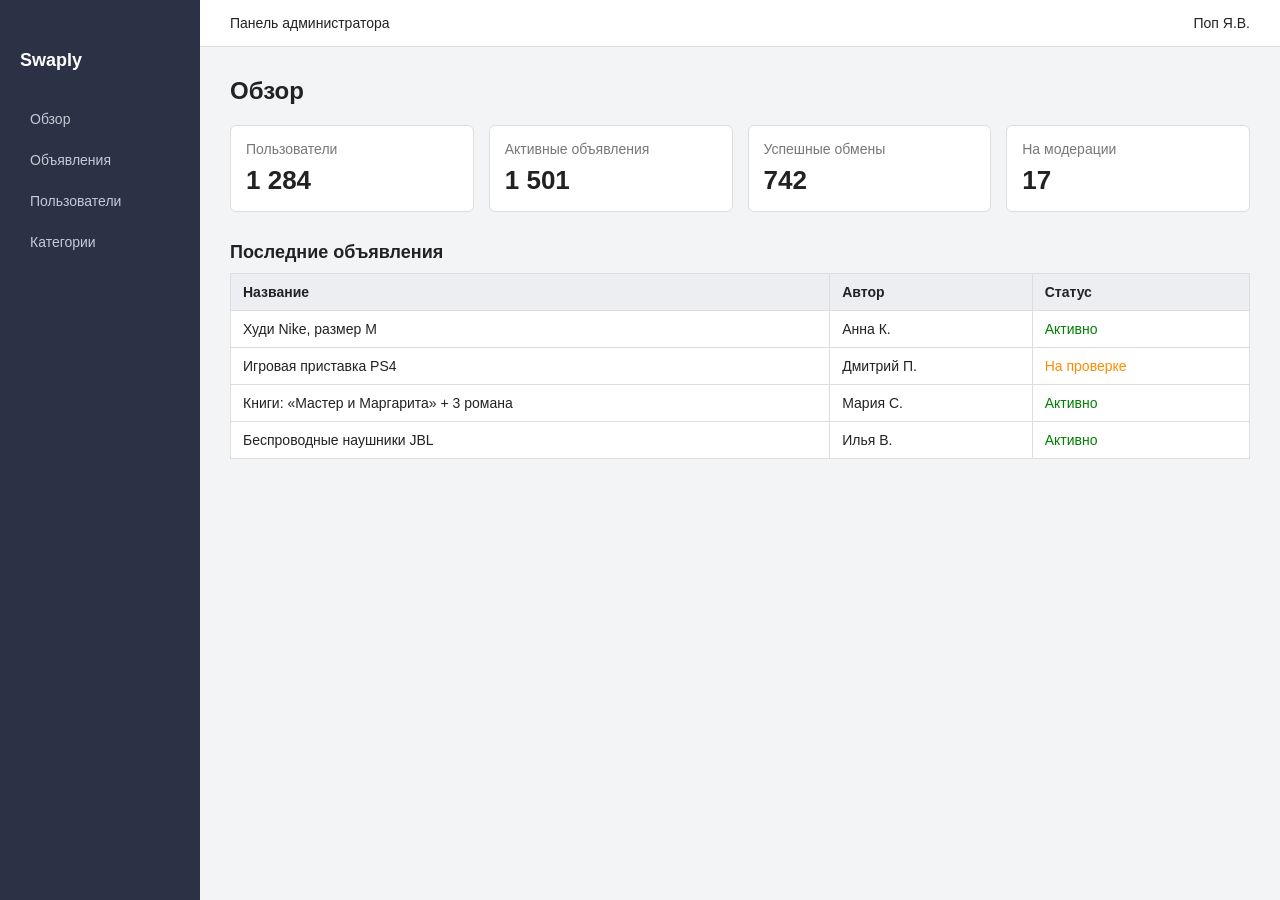
==== index.html @ 109d74ca "Initial commit" ====
<!DOCTYPE html>
<html lang="ru">
<head>
  <meta charset="UTF-8">
  <title>Swaply Admin</title>
  <link rel="stylesheet" href="style.css">
</head>
<body>

  <div class="sidebar">
    <h2 class="logo">Swaply</h2>
    <ul class="menu">
      <li><a href="#dashboard">Обзор</a></li>
      <li><a href="#listings">Объявления</a></li>
      <li><a href="#users">Пользователи</a></li>
      <li><a href="#categories">Категории</a></li>
    </ul>
  </div>

  <div class="main">

    <div class="header">
      <span>Панель администратора</span>
      <span>Поп Я.В.</span>
    </div>

    <!-- Обзор -->
    <div class="page" id="dashboard">
      <h1>Обзор</h1>

      <div class="stats">
        <div class="box">
          <p>Пользователи</p>
          <b>1 284</b>
        </div>
        <div class="box">
          <p>Активные объявления</p>
          <b>1 501</b>
        </div>
        <div class="box">
          <p>Успешные обмены</p>
          <b>742</b>
        </div>
        <div class="box">
          <p>На модерации</p>
          <b>17</b>
        </div>
      </div>

      <h2>Последние объявления</h2>
      <table>
        <tr>
          <th>Название</th>
          <th>Автор</th>
          <th>Статус</th>
        </tr>
        <tr>
          <td>Худи Nike, размер M</td>
          <td>Анна К.</td>
          <td class="active">Активно</td>
        </tr>
        <tr>
          <td>Игровая приставка PS4</td>
          <td>Дмитрий П.</td>
          <td class="review">На проверке</td>
        </tr>
        <tr>
          <td>Книги: «Мастер и Маргарита» + 3 романа</td>
          <td>Мария С.</td>
          <td class="active">Активно</td>
        </tr>
        <tr>
          <td>Беспроводные наушники JBL</td>
          <td>Илья В.</td>
          <td class="active">Активно</td>
        </tr>
      </table>
    </div>

    <!-- Объявления -->
    <div class="page" id="listings">
      <h1>Объявления</h1>

      <table>
        <tr>
          <th>Название</th>
          <th>Категория</th>
          <th>Хочет взамен</th>
          <th>Автор</th>
          <th>Дата</th>
          <th>Статус</th>
        </tr>
        <tr>
          <td>Кофта Nike, M, белая</td>
          <td>Одежда</td>
          <td>Джинсы или кроссовки</td>
          <td>Анна Потапова</td>
          <td>09.10.2026</td>
          <td class="active">Активно</td>
        </tr>
        <tr>
          <td>Игровая приставка PS4</td>
          <td>Игры</td>
          <td>Nintendo Switch</td>
          <td>Дмитрий П.</td>
          <td>09.10.2026</td>
          <td class="review">На проверке</td>
        </tr>
        <tr>
          <td>Книги: «Мастер и Маргарита» + 3 романа</td>
          <td>Книги</td>
          <td>Любая фантастика</td>
          <td>Мария С.</td>
          <td>08.10.2026</td>
          <td class="active">Активно</td>
        </tr>
        <tr>
          <td>Беспроводные наушники JBL</td>
          <td>Техника</td>
          <td>Powerbank</td>
          <td>Илья В.</td>
          <td>08.10.2026</td>
          <td class="active">Активно</td>
        </tr>
        <tr>
          <td>Горный велосипед 26"</td>
          <td>Хобби</td>
          <td>Самокат или ролики</td>
          <td>Олег Н.</td>
          <td>07.10.2026</td>
          <td class="review">На проверке</td>
        </tr>
        <tr>
          <td>Набор LEGO Technic</td>
          <td>Хобби</td>
          <td>Настольные игры</td>
          <td>Екатерина Л.</td>
          <td>06.10.2026</td>
          <td class="blocked">Заблокировано</td>
        </tr>
        <tr>
          <td>Гитара акустическая</td>
          <td>Хобби</td>
          <td>Укулеле</td>
          <td>Павел Р.</td>
          <td>05.10.2026</td>
          <td class="active">Активно</td>
        </tr>
        <tr>
          <td>Куртка зимняя, размер L</td>
          <td>Одежда</td>
          <td>Пуховик M</td>
          <td>Софья Т.</td>
          <td>05.10.2026</td>
          <td class="active">Активно</td>
        </tr>
      </table>
    </div>

    <!-- Пользователи -->
    <div class="page" id="users">
      <h1>Пользователи</h1>

      <table>
        <tr>
          <th>Имя</th>
          <th>Email</th>
          <th>Город</th>
          <th>Объявлений</th>
          <th>Обменов</th>
          <th>Регистрация</th>
          <th>Статус</th>
          <th>Действия</th>
        </tr>
        <tr>
          <td>Анна Ковалёва</td>
          <td>anna.k@mail.ru</td>
          <td>Киров</td>
          <td>5</td>
          <td>3</td>
          <td>12.09.2026</td>
          <td class="active">Активен</td>
          <td>
            <button>Просмотр</button>
            <button>Изменить</button>
          </td>
        </tr>
        <tr>
          <td>Дмитрий Попов</td>
          <td>dmitry.p@gmail.com</td>
          <td>Киров</td>
          <td>2</td>
          <td>1</td>
          <td>14.09.2026</td>
          <td class="active">Активен</td>
          <td>
            <button>Просмотр</button>
            <button>Изменить</button>
          </td>
        </tr>
        <tr>
          <td>Мария Седова</td>
          <td>maria.s@yandex.ru</td>
          <td>Слободской</td>
          <td>8</td>
          <td>6</td>
          <td>20.09.2026</td>
          <td class="active">Активен</td>
          <td>
            <button>Просмотр</button>
            <button>Изменить</button>
          </td>
        </tr>
        <tr>
          <td>Илья Волков</td>
          <td>ilya.v@gmail.com</td>
          <td>Киров</td>
          <td>1</td>
          <td>0</td>
          <td>28.09.2026</td>
          <td class="active">Активен</td>
          <td>
            <button>Просмотр</button>
            <button>Изменить</button>
          </td>
        </tr>
        <tr>
          <td>Екатерина Лебедева</td>
          <td>kate.l@mail.ru</td>
          <td>Киров</td>
          <td>4</td>
          <td>2</td>
          <td>30.09.2026</td>
          <td class="blocked">Заблокирован</td>
          <td>
            <button>Просмотр</button>
            <button>Изменить</button>
          </td>
        </tr>
        <tr>
          <td>Олег Назаров</td>
          <td>oleg.n@yandex.ru</td>
          <td>Котельнич</td>
          <td>3</td>
          <td>1</td>
          <td>02.10.2026</td>
          <td class="active">Активен</td>
          <td>
            <button>Просмотр</button>
            <button>Изменить</button>
          </td>
        </tr>
      </table>
    </div>

    <!-- Категории -->
    <div class="page" id="categories">
      <h1>Категории</h1>

      <table>
        <tr>
          <th>Название</th>
          <th>Объявлений</th>
        </tr>
        <tr>
          <td>Одежда</td>
          <td>412</td>
        </tr>
        <tr>
          <td>Техника</td>
          <td>268</td>
        </tr>
        <tr>
          <td>Книги</td>
          <td>305</td>
        </tr>
        <tr>
          <td>Игры</td>
          <td>187</td>
        </tr>
        <tr>
          <td>Хобби</td>
          <td>233</td>
        </tr>
        <tr>
          <td>Для дома</td>
          <td>96</td>
        </tr>
      </table>
    </div>

  </div>

</body>
</html>
---- style.css ----
* {
  margin: 0;
  padding: 0;
  box-sizing: border-box;
}

body {
  font-family: Arial, sans-serif;
  font-size: 14px;
  color: #222;
  background: #f3f4f6;
}

/* левое меню */
.sidebar {
  position: fixed;
  top: 0;
  left: 0;
  width: 200px;
  height: 100%;
  background: #2b3245;
  padding: 20px;
}

.logo {
  color: white;
  margin-bottom: 30px;
}

.menu {
  list-style: none;
}

.menu li {
  margin-bottom: 5px;
}

.menu a {
  display: block;
  padding: 10px;
  color: #c5cad6;
  text-decoration: none;
  border-radius: 4px;
}

.menu a:hover {
  background: #3a425a;
}

/* правая часть */
.main {
  margin-left: 200px;
}

.header {
  display: flex;
  justify-content: space-between;
  background: white;
  padding: 15px 30px;
  border-bottom: 1px solid #ddd;
}

.page {
  padding: 30px;
}

h1 {
  margin-bottom: 20px;
  font-size: 24px;
}

h2 {
  margin: 30px 0 10px;
  font-size: 18px;
}

/* карточки на обзоре */
.stats {
  display: flex;
  gap: 15px;
}

.box {
  flex: 1;
  background: white;
  padding: 15px;
  border: 1px solid #ddd;
  border-radius: 6px;
}

.box p {
  color: #777;
  margin-bottom: 8px;
}

.box b {
  font-size: 26px;
}

table {
  width: 100%;
  background: white;
  border-collapse: collapse;
}

th, td {
  padding: 10px 12px;
  text-align: left;
  border: 1px solid #ddd;
}

th {
  background: #eceef2;
}

/* кнопки (заглушки) */
button {
  padding: 5px 10px;
  margin-right: 4px;
  border: 1px solid #aaa;
  background: #f5f5f5;
  border-radius: 4px;
  cursor: pointer;
}

button:hover {
  background: #e2e4e8;
}

/* статусы */
.active {
  color: green;
}

.review {
  color: darkorange;
}

.blocked {
  color: red;
}

/* переключение страниц без js:
   показываем только ту страницу, на которую нажали (:target) */
.page {
  display: none;
}

.page:target {
  display: block;
}

/* если ничего не выбрано - показываем обзор */
#dashboard {
  display: block;
}

.main:has(#listings:target) #dashboard,
.main:has(#users:target) #dashboard,
.main:has(#categories:target) #dashboard {
  display: none;
}
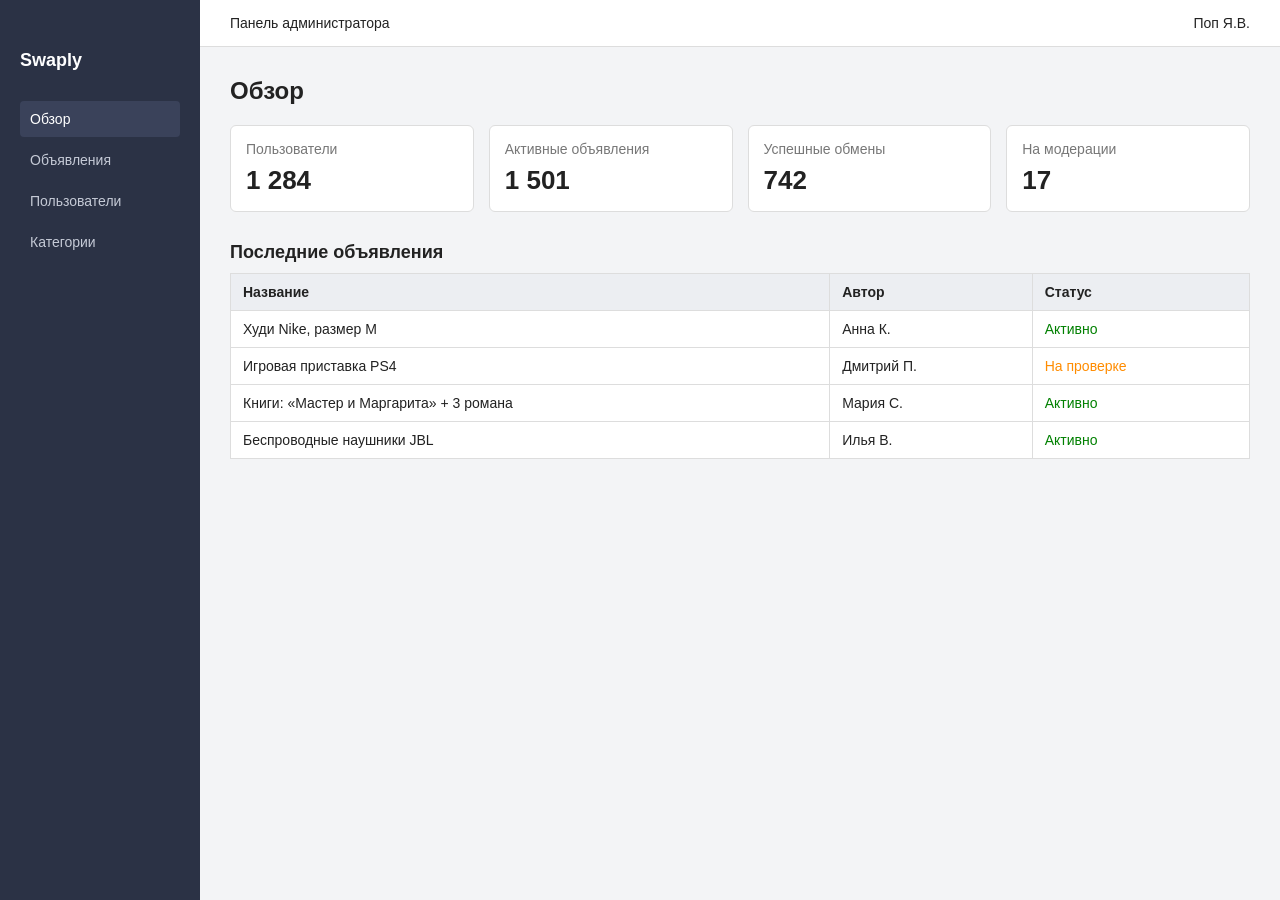
==== commit 34f6b5dc: "2" ====
--- a/index.html
+++ b/index.html
@@ -2,7 +2,7 @@
 <html lang="ru">
 <head>
   <meta charset="UTF-8">
-  <title>Swaply Admin</title>
+  <title>Обзор — Swaply Admin</title>
   <link rel="stylesheet" href="style.css">
 </head>
 <body>
@@ -10,10 +10,10 @@
   <div class="sidebar">
     <h2 class="logo">Swaply</h2>
     <ul class="menu">
-      <li><a href="#dashboard">Обзор</a></li>
-      <li><a href="#listings">Объявления</a></li>
-      <li><a href="#users">Пользователи</a></li>
-      <li><a href="#categories">Категории</a></li>
+      <li><a href="index.html" class="current">Обзор</a></li>
+      <li><a href="listings.html">Объявления</a></li>
+      <li><a href="users.html">Пользователи</a></li>
+      <li><a href="categories.html">Категории</a></li>
     </ul>
   </div>
 
@@ -25,7 +25,7 @@
     </div>
 
     <!-- Обзор -->
-    <div class="page" id="dashboard">
+    <div class="page">
       <h1>Обзор</h1>
 
       <div class="stats">
@@ -77,218 +77,6 @@
       </table>
     </div>
 
-    <!-- Объявления -->
-    <div class="page" id="listings">
-      <h1>Объявления</h1>
-
-      <table>
-        <tr>
-          <th>Название</th>
-          <th>Категория</th>
-          <th>Хочет взамен</th>
-          <th>Автор</th>
-          <th>Дата</th>
-          <th>Статус</th>
-        </tr>
-        <tr>
-          <td>Кофта Nike, M, белая</td>
-          <td>Одежда</td>
-          <td>Джинсы или кроссовки</td>
-          <td>Анна Потапова</td>
-          <td>09.10.2026</td>
-          <td class="active">Активно</td>
-        </tr>
-        <tr>
-          <td>Игровая приставка PS4</td>
-          <td>Игры</td>
-          <td>Nintendo Switch</td>
-          <td>Дмитрий П.</td>
-          <td>09.10.2026</td>
-          <td class="review">На проверке</td>
-        </tr>
-        <tr>
-          <td>Книги: «Мастер и Маргарита» + 3 романа</td>
-          <td>Книги</td>
-          <td>Любая фантастика</td>
-          <td>Мария С.</td>
-          <td>08.10.2026</td>
-          <td class="active">Активно</td>
-        </tr>
-        <tr>
-          <td>Беспроводные наушники JBL</td>
-          <td>Техника</td>
-          <td>Powerbank</td>
-          <td>Илья В.</td>
-          <td>08.10.2026</td>
-          <td class="active">Активно</td>
-        </tr>
-        <tr>
-          <td>Горный велосипед 26"</td>
-          <td>Хобби</td>
-          <td>Самокат или ролики</td>
-          <td>Олег Н.</td>
-          <td>07.10.2026</td>
-          <td class="review">На проверке</td>
-        </tr>
-        <tr>
-          <td>Набор LEGO Technic</td>
-          <td>Хобби</td>
-          <td>Настольные игры</td>
-          <td>Екатерина Л.</td>
-          <td>06.10.2026</td>
-          <td class="blocked">Заблокировано</td>
-        </tr>
-        <tr>
-          <td>Гитара акустическая</td>
-          <td>Хобби</td>
-          <td>Укулеле</td>
-          <td>Павел Р.</td>
-          <td>05.10.2026</td>
-          <td class="active">Активно</td>
-        </tr>
-        <tr>
-          <td>Куртка зимняя, размер L</td>
-          <td>Одежда</td>
-          <td>Пуховик M</td>
-          <td>Софья Т.</td>
-          <td>05.10.2026</td>
-          <td class="active">Активно</td>
-        </tr>
-      </table>
-    </div>
-
-    <!-- Пользователи -->
-    <div class="page" id="users">
-      <h1>Пользователи</h1>
-
-      <table>
-        <tr>
-          <th>Имя</th>
-          <th>Email</th>
-          <th>Город</th>
-          <th>Объявлений</th>
-          <th>Обменов</th>
-          <th>Регистрация</th>
-          <th>Статус</th>
-          <th>Действия</th>
-        </tr>
-        <tr>
-          <td>Анна Ковалёва</td>
-          <td>anna.k@mail.ru</td>
-          <td>Киров</td>
-          <td>5</td>
-          <td>3</td>
-          <td>12.09.2026</td>
-          <td class="active">Активен</td>
-          <td>
-            <button>Просмотр</button>
-            <button>Изменить</button>
-          </td>
-        </tr>
-        <tr>
-          <td>Дмитрий Попов</td>
-          <td>dmitry.p@gmail.com</td>
-          <td>Киров</td>
-          <td>2</td>
-          <td>1</td>
-          <td>14.09.2026</td>
-          <td class="active">Активен</td>
-          <td>
-            <button>Просмотр</button>
-            <button>Изменить</button>
-          </td>
-        </tr>
-        <tr>
-          <td>Мария Седова</td>
-          <td>maria.s@yandex.ru</td>
-          <td>Слободской</td>
-          <td>8</td>
-          <td>6</td>
-          <td>20.09.2026</td>
-          <td class="active">Активен</td>
-          <td>
-            <button>Просмотр</button>
-            <button>Изменить</button>
-          </td>
-        </tr>
-        <tr>
-          <td>Илья Волков</td>
-          <td>ilya.v@gmail.com</td>
-          <td>Киров</td>
-          <td>1</td>
-          <td>0</td>
-          <td>28.09.2026</td>
-          <td class="active">Активен</td>
-          <td>
-            <button>Просмотр</button>
-            <button>Изменить</button>
-          </td>
-        </tr>
-        <tr>
-          <td>Екатерина Лебедева</td>
-          <td>kate.l@mail.ru</td>
-          <td>Киров</td>
-          <td>4</td>
-          <td>2</td>
-          <td>30.09.2026</td>
-          <td class="blocked">Заблокирован</td>
-          <td>
-            <button>Просмотр</button>
-            <button>Изменить</button>
-          </td>
-        </tr>
-        <tr>
-          <td>Олег Назаров</td>
-          <td>oleg.n@yandex.ru</td>
-          <td>Котельнич</td>
-          <td>3</td>
-          <td>1</td>
-          <td>02.10.2026</td>
-          <td class="active">Активен</td>
-          <td>
-            <button>Просмотр</button>
-            <button>Изменить</button>
-          </td>
-        </tr>
-      </table>
-    </div>
-
-    <!-- Категории -->
-    <div class="page" id="categories">
-      <h1>Категории</h1>
-
-      <table>
-        <tr>
-          <th>Название</th>
-          <th>Объявлений</th>
-        </tr>
-        <tr>
-          <td>Одежда</td>
-          <td>412</td>
-        </tr>
-        <tr>
-          <td>Техника</td>
-          <td>268</td>
-        </tr>
-        <tr>
-          <td>Книги</td>
-          <td>305</td>
-        </tr>
-        <tr>
-          <td>Игры</td>
-          <td>187</td>
-        </tr>
-        <tr>
-          <td>Хобби</td>
-          <td>233</td>
-        </tr>
-        <tr>
-          <td>Для дома</td>
-          <td>96</td>
-        </tr>
-      </table>
-    </div>
-
   </div>
 
 </body>
--- a/style.css
+++ b/style.css
@@ -45,6 +45,12 @@
 
 .menu a:hover {
   background: #3a425a;
+}
+
+/* текущая страница в меню */
+.menu a.current {
+  background: #3a425a;
+  color: white;
 }
 
 /* правая часть */
@@ -139,24 +145,3 @@
 .blocked {
   color: red;
 }
-
-/* переключение страниц без js:
-   показываем только ту страницу, на которую нажали (:target) */
-.page {
-  display: none;
-}
-
-.page:target {
-  display: block;
-}
-
-/* если ничего не выбрано - показываем обзор */
-#dashboard {
-  display: block;
-}
-
-.main:has(#listings:target) #dashboard,
-.main:has(#users:target) #dashboard,
-.main:has(#categories:target) #dashboard {
-  display: none;
-}
